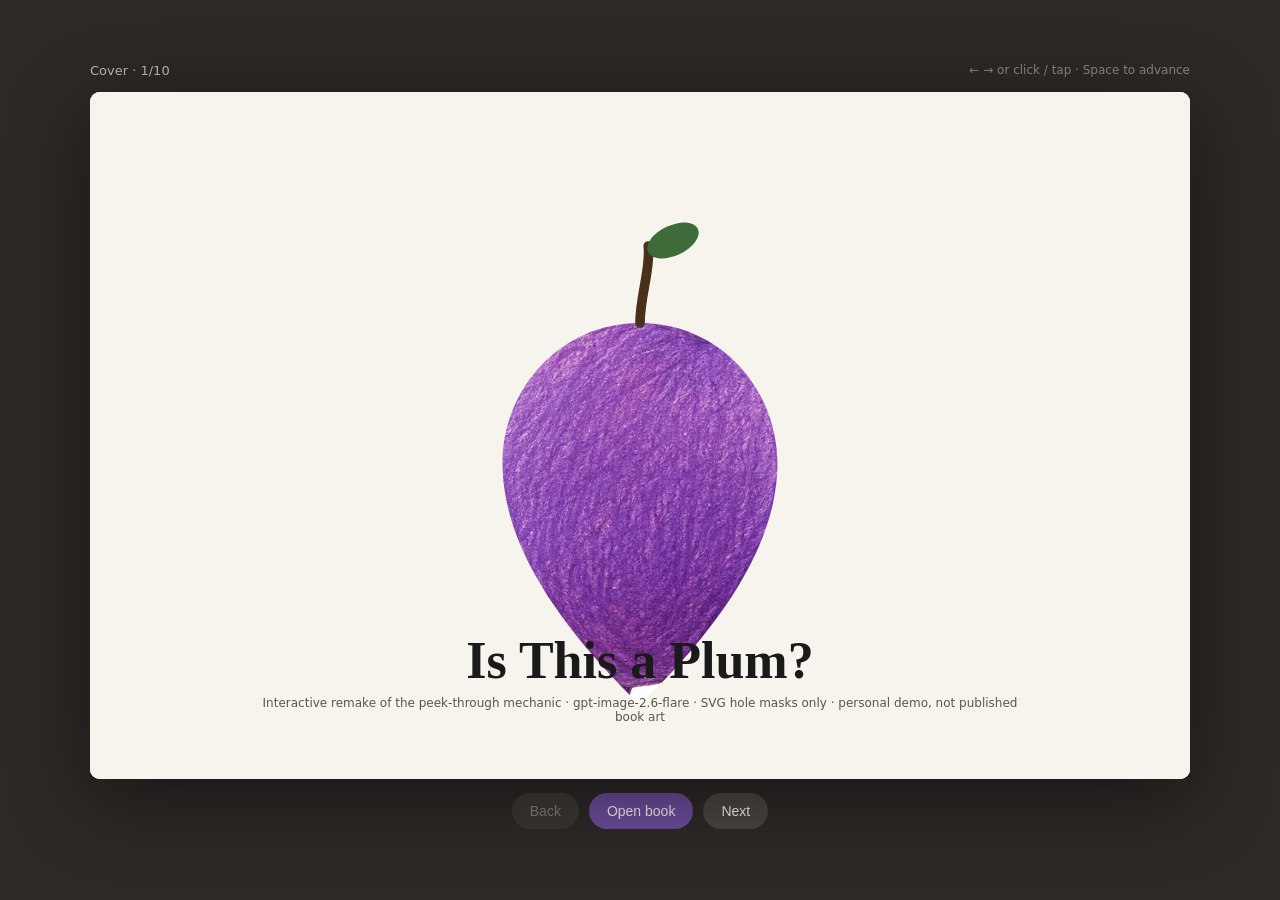
==== plum/index.html @ d4309a99 "preview: host Is This a Plum peek-through under /plum Temporary preview deploy target (this repo's G" ====
<!DOCTYPE html>
<html lang="en">
<head>
  <meta charset="utf-8"/>
  <meta name="viewport" content="width=device-width, initial-scale=1"/>
  <title>Is This a Plum? — interactive peek-through demo</title>
  <link rel="stylesheet" href="css/book.css"/>
</head>
<body>
  <header class="chrome">
    <div class="progress" id="progress">Cover · 1/10</div>
    <div class="hint-keys">← → or click / tap · Space to advance</div>
  </header>

  <main class="book-shell" id="book-shell" role="region" aria-label="Picture book">

    <section class="spread active" data-type="cover" data-n="0" aria-label="Cover">
      <div class="layer art-layer">
        <img src="assets/illustrations/cover.png" alt="" draggable="false"/>
      </div>
      <div class="layer mask-layer" aria-hidden="true">
        <svg class="diecut" viewBox="0 0 800 500" xmlns="http://www.w3.org/2000/svg" preserveAspectRatio="xMidYMid slice">
  <path fill="#f7f4ee" fill-rule="evenodd" d="M0 0H800V500H0Z M400 168c-58 0-100 48-100 102 0 72 62 138 100 176 38-38 100-104 100-176 0-54-42-102-100-102z"/>
  <path d="M400 168c0-20 8-40 6-56" fill="none" stroke="#4a2f1a" stroke-width="7" stroke-linecap="round"/>
  <ellipse cx="424" cy="108" rx="20" ry="11" fill="#3d6b3a" transform="rotate(-25 424 108)"/>
</svg>
      </div>
      <div class="cover-titles">
        <h1>Is This a Plum?</h1>
        <p class="credit">Interactive remake of the peek-through mechanic · gpt-image-2.6-flare · SVG hole masks only · personal demo, not published book art</p>
      </div>
      <button class="tap-zone cover-tap" type="button" aria-label="Open the book"></button>
    </section>
    <section class="spread" data-type="spread" data-n="1" aria-label="Is this a PLUM?">
      <div class="layer art-layer">
        <img src="assets/illustrations/bum.png" alt="" draggable="false"/>
      </div>
      <div class="layer mask-layer" aria-hidden="true">
        <svg class="diecut" viewBox="0 0 800 500" xmlns="http://www.w3.org/2000/svg" preserveAspectRatio="xMidYMid slice">
  <path fill="#f7f4ee" fill-rule="evenodd" d="M0 0H800V500H0Z M400 168c-58 0-100 48-100 102 0 72 62 138 100 176 38-38 100-104 100-176 0-54-42-102-100-102z"/>
  <path d="M400 168c0-20 8-40 6-56" fill="none" stroke="#4a2f1a" stroke-width="7" stroke-linecap="round"/>
  <ellipse cx="424" cy="108" rx="20" ry="11" fill="#3d6b3a" transform="rotate(-25 424 108)"/>
</svg>
      </div>
      <div class="layer caption-layer">
        <p class="q-text">Is this a <span class="noun">PLUM</span>?</p>
        <p class="punchline">No &ndash; it&rsquo;s a <span class="noun">BUM</span>!</p>
      </div>
      <button class="tap-zone question-tap" type="button" aria-label="Reveal the answer"></button>
      <button class="tap-zone reveal-tap" type="button" aria-label="Next page"></button>
    </section>
    <section class="spread" data-type="spread" data-n="2" aria-label="Is this a SPIDER?">
      <div class="layer art-layer">
        <img src="assets/illustrations/tiger.png" alt="" draggable="false"/>
      </div>
      <div class="layer mask-layer" aria-hidden="true">
        <svg class="diecut" viewBox="0 0 800 500" xmlns="http://www.w3.org/2000/svg" preserveAspectRatio="xMidYMid slice">
  <path fill="#f7f4ee" fill-rule="evenodd" d="M0 0H800V500H0Z M400 235c-42 0-70-28-70-55s28-52 70-52 70 25 70 52-28 55-70 55z"/>
  <g fill="none" stroke="#1a1a1a" stroke-width="4.5" stroke-linecap="round" opacity="0.9">
    <path d="M350 195 C320 170 295 155 270 140"/>
    <path d="M345 220 C300 215 265 212 230 208"/>
    <path d="M348 245 C305 255 275 270 245 290"/>
    <path d="M355 262 C320 285 300 310 285 335"/>
    <path d="M450 195 C480 170 505 155 530 140"/>
    <path d="M455 220 C500 215 535 212 570 208"/>
    <path d="M452 245 C495 255 525 270 555 290"/>
    <path d="M445 262 C480 285 500 310 515 335"/>
  </g>
</svg>
      </div>
      <div class="layer caption-layer">
        <p class="q-text">Is this a <span class="noun">SPIDER</span>?</p>
        <p class="punchline">No &ndash; it&rsquo;s a <span class="noun">TIGER</span>!</p>
      </div>
      <button class="tap-zone question-tap" type="button" aria-label="Reveal the answer"></button>
      <button class="tap-zone reveal-tap" type="button" aria-label="Next page"></button>
    </section>
    <section class="spread" data-type="spread" data-n="3" aria-label="Is this a SPOON?">
      <div class="layer art-layer">
        <img src="assets/illustrations/moon.png" alt="" draggable="false"/>
      </div>
      <div class="layer mask-layer" aria-hidden="true">
        <svg class="diecut" viewBox="0 0 800 500" xmlns="http://www.w3.org/2000/svg" preserveAspectRatio="xMidYMid slice">
  <path fill="#f7f4ee" fill-rule="evenodd" d="M0 0H800V500H0Z M400 105c-52 0-92 45-92 100 0 42 26 76 62 92v120c0 15 13 28 30 28s30-13 30-28V297c36-16 62-50 62-92 0-55-40-100-92-100z"/>
</svg>
      </div>
      <div class="layer caption-layer">
        <p class="q-text">Is this a <span class="noun">SPOON</span>?</p>
        <p class="punchline">No &ndash; it&rsquo;s the <span class="noun">MOON</span>!</p>
      </div>
      <button class="tap-zone question-tap" type="button" aria-label="Reveal the answer"></button>
      <button class="tap-zone reveal-tap" type="button" aria-label="Next page"></button>
    </section>
    <section class="spread" data-type="spread" data-n="4" aria-label="Is this a HOUSE?">
      <div class="layer art-layer">
        <img src="assets/illustrations/mouse.png" alt="" draggable="false"/>
      </div>
      <div class="layer mask-layer" aria-hidden="true">
        <svg class="diecut" viewBox="0 0 800 500" xmlns="http://www.w3.org/2000/svg" preserveAspectRatio="xMidYMid slice">
  <path fill="#f7f4ee" fill-rule="evenodd" d="M0 0H800V500H0Z M400 95 L510 195 V350 H290 V195 Z"/>
</svg>
      </div>
      <div class="layer caption-layer">
        <p class="q-text">Is this a <span class="noun">HOUSE</span>?</p>
        <p class="punchline">No &ndash; it&rsquo;s a <span class="noun">MOUSE</span>!</p>
      </div>
      <button class="tap-zone question-tap" type="button" aria-label="Reveal the answer"></button>
      <button class="tap-zone reveal-tap" type="button" aria-label="Next page"></button>
    </section>
    <section class="spread" data-type="spread" data-n="5" aria-label="Is this a GOOSE?">
      <div class="layer art-layer">
        <img src="assets/illustrations/moose.png" alt="" draggable="false"/>
      </div>
      <div class="layer mask-layer" aria-hidden="true">
        <svg class="diecut" viewBox="0 0 800 500" xmlns="http://www.w3.org/2000/svg" preserveAspectRatio="xMidYMid slice">
  <path fill="#f7f4ee" fill-rule="evenodd" d="M0 0H800V500H0Z M430 130c-28-6-68 12-86 52-12 26-8 52 10 72 8 9 10 20 5 30-22 52 14 105 68 105 40 0 76-30 82-72 8-52-18-105-48-140-10-12-20-34-31-47z"/>
</svg>
      </div>
      <div class="layer caption-layer">
        <p class="q-text">Is this a <span class="noun">GOOSE</span>?</p>
        <p class="punchline">No &ndash; it&rsquo;s a <span class="noun">MOOSE</span>!</p>
      </div>
      <button class="tap-zone question-tap" type="button" aria-label="Reveal the answer"></button>
      <button class="tap-zone reveal-tap" type="button" aria-label="Next page"></button>
    </section>
    <section class="spread" data-type="spread" data-n="6" aria-label="Is this a CAT?">
      <div class="layer art-layer">
        <img src="assets/illustrations/bat.png" alt="" draggable="false"/>
      </div>
      <div class="layer mask-layer" aria-hidden="true">
        <svg class="diecut" viewBox="0 0 800 500" xmlns="http://www.w3.org/2000/svg" preserveAspectRatio="xMidYMid slice">
  <path fill="#f7f4ee" fill-rule="evenodd" d="M0 0H800V500H0Z M400 155 L448 112 458 175 C500 190 520 235 500 285 475 345 415 365 400 365 385 365 325 345 300 285 280 235 300 190 342 175 L352 112 Z"/>
</svg>
      </div>
      <div class="layer caption-layer">
        <p class="q-text">Is this a <span class="noun">CAT</span>?</p>
        <p class="punchline">No &ndash; it&rsquo;s a <span class="noun">BAT</span>!</p>
      </div>
      <button class="tap-zone question-tap" type="button" aria-label="Reveal the answer"></button>
      <button class="tap-zone reveal-tap" type="button" aria-label="Next page"></button>
    </section>
    <section class="spread" data-type="spread" data-n="7" aria-label="Is this a KITE?">
      <div class="layer art-layer">
        <img src="assets/illustrations/knight.png" alt="" draggable="false"/>
      </div>
      <div class="layer mask-layer" aria-hidden="true">
        <svg class="diecut" viewBox="0 0 800 500" xmlns="http://www.w3.org/2000/svg" preserveAspectRatio="xMidYMid slice">
  <path fill="#f7f4ee" fill-rule="evenodd" d="M0 0H800V500H0Z M300 120 L395 255 300 390 205 255 Z"/>
  <path d="M300 390 C318 425 340 455 365 480" fill="none" stroke="#4a2f1a" stroke-width="4" stroke-linecap="round"/>
</svg>
      </div>
      <div class="layer caption-layer">
        <p class="q-text">Is this a <span class="noun">KITE</span>?</p>
        <p class="punchline">No &ndash; it&rsquo;s a <span class="noun">KNIGHT</span>!</p>
      </div>
      <button class="tap-zone question-tap" type="button" aria-label="Reveal the answer"></button>
      <button class="tap-zone reveal-tap" type="button" aria-label="Next page"></button>
    </section>
    <section class="spread" data-type="spread" data-n="8" aria-label="Is this a PEAR?">
      <div class="layer art-layer">
        <img src="assets/illustrations/bear.png" alt="" draggable="false"/>
      </div>
      <div class="layer mask-layer" aria-hidden="true">
        <svg class="diecut" viewBox="0 0 800 500" xmlns="http://www.w3.org/2000/svg" preserveAspectRatio="xMidYMid slice">
  <path fill="#f7f4ee" fill-rule="evenodd" d="M0 0H800V500H0Z M400 150c-30 0-52 24-56 54-6 42 10 74 10 74s-58 38-58 100c0 64 54 112 104 112s104-48 104-112c0-62-58-100-58-100s18-32 10-74c-4-30-26-54-56-54z"/>
  <path d="M400 150c0-16 4-32 2-44" fill="none" stroke="#4a2f1a" stroke-width="6" stroke-linecap="round"/>
  <ellipse cx="420" cy="100" rx="16" ry="9" fill="#3d6b3a" transform="rotate(-20 420 100)"/>
</svg>
      </div>
      <div class="layer caption-layer">
        <p class="q-text">Is this a <span class="noun">PEAR</span>?</p>
        <p class="punchline">No &ndash; it&rsquo;s a <span class="noun">BEAR</span>!</p>
      </div>
      <button class="tap-zone question-tap" type="button" aria-label="Reveal the answer"></button>
      <button class="tap-zone reveal-tap" type="button" aria-label="Next page"></button>
    </section>
    <section class="spread" data-type="spread" data-n="9" aria-label="Is this a CAKE?">
      <div class="layer art-layer">
        <img src="assets/illustrations/snake.png" alt="" draggable="false"/>
      </div>
      <div class="layer mask-layer" aria-hidden="true">
        <svg class="diecut" viewBox="0 0 800 500" xmlns="http://www.w3.org/2000/svg" preserveAspectRatio="xMidYMid slice">
  <path fill="#f7f4ee" fill-rule="evenodd" d="M0 0H800V500H0Z M270 230 H530 V355 Q530 380 505 380 H295 Q270 380 270 355 Z M315 230 C315 185 355 160 400 160 445 160 485 185 485 230 Z"/>
  <g fill="#c45c26">
    <rect x="386" y="115" width="8" height="48" rx="3"/>
    <ellipse cx="390" cy="110" rx="10" ry="12"/>
  </g>
</svg>
      </div>
      <div class="layer caption-layer">
        <p class="q-text">Is this a <span class="noun">CAKE</span>?</p>
        <p class="punchline">No &ndash; it&rsquo;s a <span class="noun">SNAKE</span>!</p>
      </div>
      <button class="tap-zone question-tap" type="button" aria-label="Reveal the answer"></button>
      <button class="tap-zone reveal-tap" type="button" aria-label="Next page"></button>
    </section>
  </main>

  <div class="controls">
    <button type="button" id="btn-prev">Back</button>
    <button type="button" id="btn-action">Open book</button>
    <button type="button" id="btn-next">Next</button>
  </div>

  <script src="js/book.js"></script>
</body>
</html>
---- plum/css/book.css ----
/* Is This a Plum? — OpenAI art + SVG hole masks */
:root {
  --paper: #f7f4ee;
  --ink: #1a1a1a;
  --caption-ink: #14120f;
  --muted: #5a554c;
  --stage-bg: #2c2926;
  --font-display: "Palatino Linotype", Palatino, "Book Antiqua", Georgia, serif;
  --font-ui: system-ui, -apple-system, "Segoe UI", sans-serif;
}

*, *::before, *::after { box-sizing: border-box; }

html, body {
  margin: 0;
  height: 100%;
  background: var(--stage-bg);
  color: var(--ink);
  font-family: var(--font-ui);
  overflow: hidden;
  -webkit-tap-highlight-color: transparent;
  user-select: none;
}

body {
  display: flex;
  flex-direction: column;
  align-items: center;
  justify-content: center;
  gap: 14px;
  padding: 12px 16px 20px;
}

.chrome {
  width: min(96vw, 1100px);
  display: flex;
  align-items: center;
  justify-content: space-between;
  gap: 12px;
  color: #d9d2c6;
  font-size: 13px;
}

.chrome .progress { font-variant-numeric: tabular-nums; opacity: 0.85; }
.chrome .hint-keys { opacity: 0.55; font-size: 12px; }

.book-shell {
  position: relative;
  width: min(96vw, 1100px);
  aspect-ratio: 16 / 10;
  max-height: min(78vh, 720px);
  filter: drop-shadow(0 18px 40px rgba(0,0,0,0.45));
}

.spread {
  position: absolute;
  inset: 0;
  border-radius: 10px;
  overflow: hidden;
  background: var(--paper);
  opacity: 0;
  visibility: hidden;
  pointer-events: none;
  transform: scale(0.985);
  transition: opacity 0.35s ease, transform 0.35s ease, visibility 0.35s;
}

.spread.active {
  opacity: 1;
  visibility: visible;
  pointer-events: auto;
  transform: scale(1);
  z-index: 2;
}

.layer { position: absolute; inset: 0; }

.art-layer {
  z-index: 1;
  background: #fff;
}

.art-layer img {
  width: 100%;
  height: 100%;
  object-fit: cover;
  object-position: center;
  display: block;
}

.mask-layer {
  z-index: 3;
  pointer-events: none;
  transition: opacity 0.45s ease, transform 0.45s ease;
}

.mask-layer .diecut {
  width: 100%;
  height: 100%;
  display: block;
}

.caption-layer {
  z-index: 4;
  display: flex;
  flex-direction: column;
  justify-content: flex-end;
  align-items: center;
  padding: 0 6% 5%;
  pointer-events: none;
}

.q-text, .punchline {
  margin: 0;
  font-family: var(--font-display);
  font-size: clamp(22px, 3.4vw, 40px);
  text-align: center;
  text-shadow: 0 1px 0 rgba(255,255,255,0.85), 0 0 12px rgba(247,244,238,0.9);
}

.q-text {
  color: #14120f;
  font-weight: 700;
}

.punchline {
  color: #14120f;
  font-weight: 700;
  opacity: 0;
  transform: translateY(8px);
  transition: opacity 0.35s ease, transform 0.35s ease;
}

.noun { font-weight: 700; letter-spacing: 0.04em; }

.cover-titles {
  position: absolute;
  left: 0; right: 0; bottom: 8%;
  text-align: center;
  z-index: 5;
  pointer-events: none;
  transition: opacity 0.3s ease;
}
.cover-titles h1 {
  margin: 0 0 6px;
  font-family: var(--font-display);
  font-size: clamp(28px, 4.5vw, 52px);
}
.cover-titles .credit {
  margin: 0;
  font-size: 12px;
  color: var(--muted);
  max-width: 70%;
  margin-inline: auto;
}

/* Peek → reveal */
.spread.is-revealed .mask-layer,
.spread.is-revealed .q-text,
.spread.is-revealed .cover-titles {
  opacity: 0;
  pointer-events: none;
}
.spread.is-revealed .punchline {
  opacity: 1;
  transform: translateY(0);
}
.spread[data-type="cover"].is-revealed .mask-layer { opacity: 0; }

.tap-zone {
  position: absolute;
  inset: 0;
  z-index: 6;
  border: 0;
  background: transparent;
  cursor: pointer;
  padding: 0;
}
.reveal-tap { display: none; }
.spread.is-revealed .question-tap { display: none; }
.spread.is-revealed .reveal-tap { display: block; }

.controls {
  width: min(96vw, 1100px);
  display: flex;
  gap: 10px;
  justify-content: center;
}
.controls button {
  appearance: none;
  border: 0;
  border-radius: 999px;
  padding: 10px 18px;
  background: #4a4540;
  color: #f3eee6;
  font-size: 14px;
  cursor: pointer;
}
.controls button:disabled { opacity: 0.35; cursor: default; }
.controls #btn-action { background: #6b4c9a; }

.book-shell.no-anim .spread,
.book-shell.no-anim .mask-layer,
.book-shell.no-anim .punchline { transition: none !important; }

@media (orientation: portrait) {
  .book-shell {
    width: min(94vw, 720px);
    aspect-ratio: 4 / 5;
    max-height: min(70vh, 820px);
  }
}
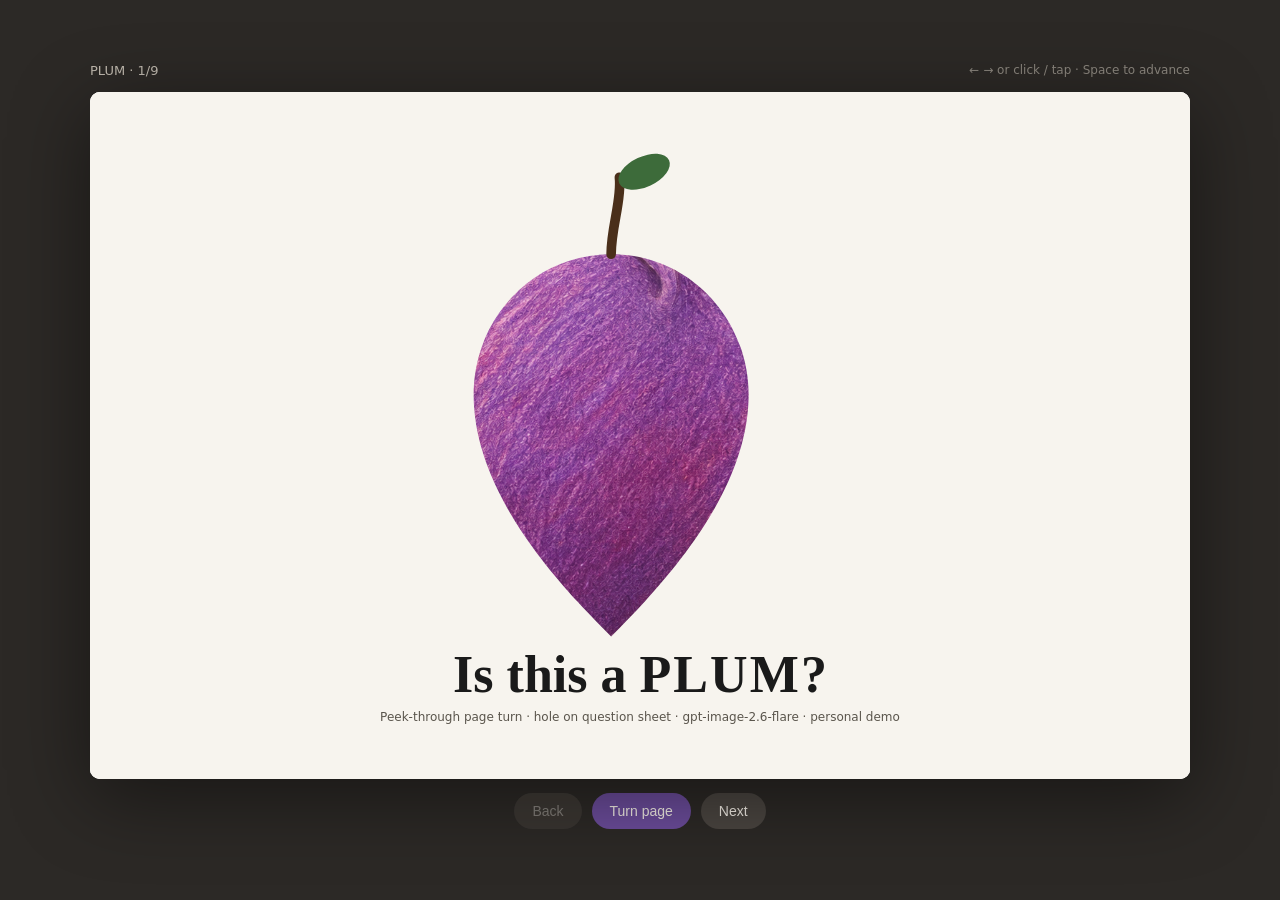
==== commit 080b74d0: "fix(plum): question-sheet page turn instead of mask fade Hole stays on the question sheet; answer ar" ====
--- a/plum/index.html
+++ b/plum/index.html
@@ -3,7 +3,7 @@
 <head>
   <meta charset="utf-8"/>
   <meta name="viewport" content="width=device-width, initial-scale=1"/>
-  <title>Is This a Plum? — interactive peek-through demo</title>
+  <title>Is This a Plum? — peek-through page turn</title>
   <link rel="stylesheet" href="css/book.css"/>
 </head>
 <body>
@@ -14,191 +14,167 @@
 
   <main class="book-shell" id="book-shell" role="region" aria-label="Picture book">
 
-    <section class="spread active" data-type="cover" data-n="0" aria-label="Cover">
-      <div class="layer art-layer">
-        <img src="assets/illustrations/cover.png" alt="" draggable="false"/>
+    <!-- Pair 0: cover / plum → bum (hole on question sheet, art on answer sheet) -->
+    <section class="spread pair active" data-type="pair" data-n="0" data-q="PLUM" data-a="BUM" aria-label="Is this a PLUM?">
+      <div class="answer-sheet">
+        <div class="art-layer">
+          <img src="assets/illustrations/bum.png" alt="" draggable="false"/>
+        </div>
+        <p class="a-caption punchline">No &ndash; it&rsquo;s a <span class="noun">BUM</span>!</p>
       </div>
-      <div class="layer mask-layer" aria-hidden="true">
+      <div class="question-sheet" aria-hidden="false">
         <svg class="diecut" viewBox="0 0 800 500" xmlns="http://www.w3.org/2000/svg" preserveAspectRatio="xMidYMid slice">
-  <path fill="#f7f4ee" fill-rule="evenodd" d="M0 0H800V500H0Z M400 168c-58 0-100 48-100 102 0 72 62 138 100 176 38-38 100-104 100-176 0-54-42-102-100-102z"/>
-  <path d="M400 168c0-20 8-40 6-56" fill="none" stroke="#4a2f1a" stroke-width="7" stroke-linecap="round"/>
-  <ellipse cx="424" cy="108" rx="20" ry="11" fill="#3d6b3a" transform="rotate(-25 424 108)"/>
-</svg>
+          <!-- Plum hole aligned to hippo butt (~vb 379,222) -->
+          <path fill="#f7f4ee" fill-rule="evenodd" d="M0 0H800V500H0Z M379 118c-58 0-100 48-100 102 0 72 62 138 100 176 38-38 100-104 100-176 0-54-42-102-100-102z"/>
+          <path d="M379 118c0-20 8-40 6-56" fill="none" stroke="#4a2f1a" stroke-width="7" stroke-linecap="round"/>
+          <ellipse cx="403" cy="58" rx="20" ry="11" fill="#3d6b3a" transform="rotate(-25 403 58)"/>
+        </svg>
+        <div class="cover-titles">
+          <h1>Is this a <span class="noun">PLUM</span>?</h1>
+          <p class="credit">Peek-through page turn · hole on question sheet · gpt-image-2.6-flare · personal demo</p>
+        </div>
       </div>
-      <div class="cover-titles">
-        <h1>Is This a Plum?</h1>
-        <p class="credit">Interactive remake of the peek-through mechanic · gpt-image-2.6-flare · SVG hole masks only · personal demo, not published book art</p>
+      <button class="tap-zone" type="button" aria-label="Turn the page"></button>
+    </section>
+
+    <!-- Pair 1: spider → tiger -->
+    <section class="spread pair" data-type="pair" data-n="1" data-q="SPIDER" data-a="TIGER" aria-label="Is this a SPIDER?">
+      <div class="answer-sheet">
+        <div class="art-layer">
+          <img src="assets/illustrations/tiger.png" alt="" draggable="false"/>
+        </div>
+        <p class="a-caption punchline">No &ndash; it&rsquo;s a <span class="noun">TIGER</span>!</p>
       </div>
-      <button class="tap-zone cover-tap" type="button" aria-label="Open the book"></button>
+      <div class="question-sheet">
+        <svg class="diecut" viewBox="0 0 800 500" xmlns="http://www.w3.org/2000/svg" preserveAspectRatio="xMidYMid slice">
+          <!-- Spider body hole on tiger nose (~vb 397,206); legs SVG on mask only -->
+          <path fill="#f7f4ee" fill-rule="evenodd" d="M0 0H800V500H0Z M397 233c-42 0-70-28-70-55s28-52 70-52 70 25 70 52-28 55-70 55z"/>
+          <g fill="none" stroke="#1a1a1a" stroke-width="4.5" stroke-linecap="round" opacity="0.9">
+            <path d="M347 193 C317 168 292 153 267 138"/>
+            <path d="M342 218 C297 213 262 210 227 206"/>
+            <path d="M345 243 C302 253 272 268 242 288"/>
+            <path d="M352 260 C317 283 297 308 282 333"/>
+            <path d="M447 193 C477 168 502 153 527 138"/>
+            <path d="M452 218 C497 213 532 210 567 206"/>
+            <path d="M449 243 C492 253 522 268 552 288"/>
+            <path d="M442 260 C477 283 497 308 512 333"/>
+          </g>
+        </svg>
+        <p class="q-caption q-text">Is this a <span class="noun">SPIDER</span>?</p>
+      </div>
+      <button class="tap-zone" type="button" aria-label="Turn the page"></button>
     </section>
-    <section class="spread" data-type="spread" data-n="1" aria-label="Is this a PLUM?">
-      <div class="layer art-layer">
-        <img src="assets/illustrations/bum.png" alt="" draggable="false"/>
+
+    <!-- Remaining pairs: same page-turn structure (masks kept; polish later) -->
+    <section class="spread pair" data-type="pair" data-n="2" data-q="SPOON" data-a="MOON" aria-label="Is this a SPOON?">
+      <div class="answer-sheet">
+        <div class="art-layer"><img src="assets/illustrations/moon.png" alt="" draggable="false"/></div>
+        <p class="a-caption punchline">No &ndash; it&rsquo;s the <span class="noun">MOON</span>!</p>
       </div>
-      <div class="layer mask-layer" aria-hidden="true">
+      <div class="question-sheet">
         <svg class="diecut" viewBox="0 0 800 500" xmlns="http://www.w3.org/2000/svg" preserveAspectRatio="xMidYMid slice">
-  <path fill="#f7f4ee" fill-rule="evenodd" d="M0 0H800V500H0Z M400 168c-58 0-100 48-100 102 0 72 62 138 100 176 38-38 100-104 100-176 0-54-42-102-100-102z"/>
-  <path d="M400 168c0-20 8-40 6-56" fill="none" stroke="#4a2f1a" stroke-width="7" stroke-linecap="round"/>
-  <ellipse cx="424" cy="108" rx="20" ry="11" fill="#3d6b3a" transform="rotate(-25 424 108)"/>
-</svg>
+          <path fill="#f7f4ee" fill-rule="evenodd" d="M0 0H800V500H0Z M400 105c-52 0-92 45-92 100 0 42 26 76 62 92v120c0 15 13 28 30 28s30-13 30-28V297c36-16 62-50 62-92 0-55-40-100-92-100z"/>
+        </svg>
+        <p class="q-caption q-text">Is this a <span class="noun">SPOON</span>?</p>
       </div>
-      <div class="layer caption-layer">
-        <p class="q-text">Is this a <span class="noun">PLUM</span>?</p>
-        <p class="punchline">No &ndash; it&rsquo;s a <span class="noun">BUM</span>!</p>
+      <button class="tap-zone" type="button" aria-label="Turn the page"></button>
+    </section>
+
+    <section class="spread pair" data-type="pair" data-n="3" data-q="HOUSE" data-a="MOUSE" aria-label="Is this a HOUSE?">
+      <div class="answer-sheet">
+        <div class="art-layer"><img src="assets/illustrations/mouse.png" alt="" draggable="false"/></div>
+        <p class="a-caption punchline">No &ndash; it&rsquo;s a <span class="noun">MOUSE</span>!</p>
       </div>
-      <button class="tap-zone question-tap" type="button" aria-label="Reveal the answer"></button>
-      <button class="tap-zone reveal-tap" type="button" aria-label="Next page"></button>
+      <div class="question-sheet">
+        <svg class="diecut" viewBox="0 0 800 500" xmlns="http://www.w3.org/2000/svg" preserveAspectRatio="xMidYMid slice">
+          <path fill="#f7f4ee" fill-rule="evenodd" d="M0 0H800V500H0Z M400 95 L510 195 V350 H290 V195 Z"/>
+        </svg>
+        <p class="q-caption q-text">Is this a <span class="noun">HOUSE</span>?</p>
+      </div>
+      <button class="tap-zone" type="button" aria-label="Turn the page"></button>
     </section>
-    <section class="spread" data-type="spread" data-n="2" aria-label="Is this a SPIDER?">
-      <div class="layer art-layer">
-        <img src="assets/illustrations/tiger.png" alt="" draggable="false"/>
+
+    <section class="spread pair" data-type="pair" data-n="4" data-q="GOOSE" data-a="MOOSE" aria-label="Is this a GOOSE?">
+      <div class="answer-sheet">
+        <div class="art-layer"><img src="assets/illustrations/moose.png" alt="" draggable="false"/></div>
+        <p class="a-caption punchline">No &ndash; it&rsquo;s a <span class="noun">MOOSE</span>!</p>
       </div>
-      <div class="layer mask-layer" aria-hidden="true">
+      <div class="question-sheet">
         <svg class="diecut" viewBox="0 0 800 500" xmlns="http://www.w3.org/2000/svg" preserveAspectRatio="xMidYMid slice">
-  <path fill="#f7f4ee" fill-rule="evenodd" d="M0 0H800V500H0Z M400 235c-42 0-70-28-70-55s28-52 70-52 70 25 70 52-28 55-70 55z"/>
-  <g fill="none" stroke="#1a1a1a" stroke-width="4.5" stroke-linecap="round" opacity="0.9">
-    <path d="M350 195 C320 170 295 155 270 140"/>
-    <path d="M345 220 C300 215 265 212 230 208"/>
-    <path d="M348 245 C305 255 275 270 245 290"/>
-    <path d="M355 262 C320 285 300 310 285 335"/>
-    <path d="M450 195 C480 170 505 155 530 140"/>
-    <path d="M455 220 C500 215 535 212 570 208"/>
-    <path d="M452 245 C495 255 525 270 555 290"/>
-    <path d="M445 262 C480 285 500 310 515 335"/>
-  </g>
-</svg>
+          <path fill="#f7f4ee" fill-rule="evenodd" d="M0 0H800V500H0Z M430 130c-28-6-68 12-86 52-12 26-8 52 10 72 8 9 10 20 5 30-22 52 14 105 68 105 40 0 76-30 82-72 8-52-18-105-48-140-10-12-20-34-31-47z"/>
+        </svg>
+        <p class="q-caption q-text">Is this a <span class="noun">GOOSE</span>?</p>
       </div>
-      <div class="layer caption-layer">
-        <p class="q-text">Is this a <span class="noun">SPIDER</span>?</p>
-        <p class="punchline">No &ndash; it&rsquo;s a <span class="noun">TIGER</span>!</p>
+      <button class="tap-zone" type="button" aria-label="Turn the page"></button>
+    </section>
+
+    <section class="spread pair" data-type="pair" data-n="5" data-q="CAT" data-a="BAT" aria-label="Is this a CAT?">
+      <div class="answer-sheet">
+        <div class="art-layer"><img src="assets/illustrations/bat.png" alt="" draggable="false"/></div>
+        <p class="a-caption punchline">No &ndash; it&rsquo;s a <span class="noun">BAT</span>!</p>
       </div>
-      <button class="tap-zone question-tap" type="button" aria-label="Reveal the answer"></button>
-      <button class="tap-zone reveal-tap" type="button" aria-label="Next page"></button>
+      <div class="question-sheet">
+        <svg class="diecut" viewBox="0 0 800 500" xmlns="http://www.w3.org/2000/svg" preserveAspectRatio="xMidYMid slice">
+          <path fill="#f7f4ee" fill-rule="evenodd" d="M0 0H800V500H0Z M400 155 L448 112 458 175 C500 190 520 235 500 285 475 345 415 365 400 365 385 365 325 345 300 285 280 235 300 190 342 175 L352 112 Z"/>
+        </svg>
+        <p class="q-caption q-text">Is this a <span class="noun">CAT</span>?</p>
+      </div>
+      <button class="tap-zone" type="button" aria-label="Turn the page"></button>
     </section>
-    <section class="spread" data-type="spread" data-n="3" aria-label="Is this a SPOON?">
-      <div class="layer art-layer">
-        <img src="assets/illustrations/moon.png" alt="" draggable="false"/>
+
+    <section class="spread pair" data-type="pair" data-n="6" data-q="KITE" data-a="KNIGHT" aria-label="Is this a KITE?">
+      <div class="answer-sheet">
+        <div class="art-layer"><img src="assets/illustrations/knight.png" alt="" draggable="false"/></div>
+        <p class="a-caption punchline">No &ndash; it&rsquo;s a <span class="noun">KNIGHT</span>!</p>
       </div>
-      <div class="layer mask-layer" aria-hidden="true">
+      <div class="question-sheet">
         <svg class="diecut" viewBox="0 0 800 500" xmlns="http://www.w3.org/2000/svg" preserveAspectRatio="xMidYMid slice">
-  <path fill="#f7f4ee" fill-rule="evenodd" d="M0 0H800V500H0Z M400 105c-52 0-92 45-92 100 0 42 26 76 62 92v120c0 15 13 28 30 28s30-13 30-28V297c36-16 62-50 62-92 0-55-40-100-92-100z"/>
-</svg>
+          <path fill="#f7f4ee" fill-rule="evenodd" d="M0 0H800V500H0Z M300 120 L395 255 300 390 205 255 Z"/>
+          <path d="M300 390 C318 425 340 455 365 480" fill="none" stroke="#4a2f1a" stroke-width="4" stroke-linecap="round"/>
+        </svg>
+        <p class="q-caption q-text">Is this a <span class="noun">KITE</span>?</p>
       </div>
-      <div class="layer caption-layer">
-        <p class="q-text">Is this a <span class="noun">SPOON</span>?</p>
-        <p class="punchline">No &ndash; it&rsquo;s the <span class="noun">MOON</span>!</p>
+      <button class="tap-zone" type="button" aria-label="Turn the page"></button>
+    </section>
+
+    <section class="spread pair" data-type="pair" data-n="7" data-q="PEAR" data-a="BEAR" aria-label="Is this a PEAR?">
+      <div class="answer-sheet">
+        <div class="art-layer"><img src="assets/illustrations/bear.png" alt="" draggable="false"/></div>
+        <p class="a-caption punchline">No &ndash; it&rsquo;s a <span class="noun">BEAR</span>!</p>
       </div>
-      <button class="tap-zone question-tap" type="button" aria-label="Reveal the answer"></button>
-      <button class="tap-zone reveal-tap" type="button" aria-label="Next page"></button>
+      <div class="question-sheet">
+        <svg class="diecut" viewBox="0 0 800 500" xmlns="http://www.w3.org/2000/svg" preserveAspectRatio="xMidYMid slice">
+          <path fill="#f7f4ee" fill-rule="evenodd" d="M0 0H800V500H0Z M400 150c-30 0-52 24-56 54-6 42 10 74 10 74s-58 38-58 100c0 64 54 112 104 112s104-48 104-112c0-62-58-100-58-100s18-32 10-74c-4-30-26-54-56-54z"/>
+          <path d="M400 150c0-16 4-32 2-44" fill="none" stroke="#4a2f1a" stroke-width="6" stroke-linecap="round"/>
+          <ellipse cx="420" cy="100" rx="16" ry="9" fill="#3d6b3a" transform="rotate(-20 420 100)"/>
+        </svg>
+        <p class="q-caption q-text">Is this a <span class="noun">PEAR</span>?</p>
+      </div>
+      <button class="tap-zone" type="button" aria-label="Turn the page"></button>
     </section>
-    <section class="spread" data-type="spread" data-n="4" aria-label="Is this a HOUSE?">
-      <div class="layer art-layer">
-        <img src="assets/illustrations/mouse.png" alt="" draggable="false"/>
+
+    <section class="spread pair" data-type="pair" data-n="8" data-q="CAKE" data-a="SNAKE" aria-label="Is this a CAKE?">
+      <div class="answer-sheet">
+        <div class="art-layer"><img src="assets/illustrations/snake.png" alt="" draggable="false"/></div>
+        <p class="a-caption punchline">No &ndash; it&rsquo;s a <span class="noun">SNAKE</span>!</p>
       </div>
-      <div class="layer mask-layer" aria-hidden="true">
+      <div class="question-sheet">
         <svg class="diecut" viewBox="0 0 800 500" xmlns="http://www.w3.org/2000/svg" preserveAspectRatio="xMidYMid slice">
-  <path fill="#f7f4ee" fill-rule="evenodd" d="M0 0H800V500H0Z M400 95 L510 195 V350 H290 V195 Z"/>
-</svg>
+          <path fill="#f7f4ee" fill-rule="evenodd" d="M0 0H800V500H0Z M270 230 H530 V355 Q530 380 505 380 H295 Q270 380 270 355 Z M315 230 C315 185 355 160 400 160 445 160 485 185 485 230 Z"/>
+          <g fill="#c45c26">
+            <rect x="386" y="115" width="8" height="48" rx="3"/>
+            <ellipse cx="390" cy="110" rx="10" ry="12"/>
+          </g>
+        </svg>
+        <p class="q-caption q-text">Is this a <span class="noun">CAKE</span>?</p>
       </div>
-      <div class="layer caption-layer">
-        <p class="q-text">Is this a <span class="noun">HOUSE</span>?</p>
-        <p class="punchline">No &ndash; it&rsquo;s a <span class="noun">MOUSE</span>!</p>
-      </div>
-      <button class="tap-zone question-tap" type="button" aria-label="Reveal the answer"></button>
-      <button class="tap-zone reveal-tap" type="button" aria-label="Next page"></button>
-    </section>
-    <section class="spread" data-type="spread" data-n="5" aria-label="Is this a GOOSE?">
-      <div class="layer art-layer">
-        <img src="assets/illustrations/moose.png" alt="" draggable="false"/>
-      </div>
-      <div class="layer mask-layer" aria-hidden="true">
-        <svg class="diecut" viewBox="0 0 800 500" xmlns="http://www.w3.org/2000/svg" preserveAspectRatio="xMidYMid slice">
-  <path fill="#f7f4ee" fill-rule="evenodd" d="M0 0H800V500H0Z M430 130c-28-6-68 12-86 52-12 26-8 52 10 72 8 9 10 20 5 30-22 52 14 105 68 105 40 0 76-30 82-72 8-52-18-105-48-140-10-12-20-34-31-47z"/>
-</svg>
-      </div>
-      <div class="layer caption-layer">
-        <p class="q-text">Is this a <span class="noun">GOOSE</span>?</p>
-        <p class="punchline">No &ndash; it&rsquo;s a <span class="noun">MOOSE</span>!</p>
-      </div>
-      <button class="tap-zone question-tap" type="button" aria-label="Reveal the answer"></button>
-      <button class="tap-zone reveal-tap" type="button" aria-label="Next page"></button>
-    </section>
-    <section class="spread" data-type="spread" data-n="6" aria-label="Is this a CAT?">
-      <div class="layer art-layer">
-        <img src="assets/illustrations/bat.png" alt="" draggable="false"/>
-      </div>
-      <div class="layer mask-layer" aria-hidden="true">
-        <svg class="diecut" viewBox="0 0 800 500" xmlns="http://www.w3.org/2000/svg" preserveAspectRatio="xMidYMid slice">
-  <path fill="#f7f4ee" fill-rule="evenodd" d="M0 0H800V500H0Z M400 155 L448 112 458 175 C500 190 520 235 500 285 475 345 415 365 400 365 385 365 325 345 300 285 280 235 300 190 342 175 L352 112 Z"/>
-</svg>
-      </div>
-      <div class="layer caption-layer">
-        <p class="q-text">Is this a <span class="noun">CAT</span>?</p>
-        <p class="punchline">No &ndash; it&rsquo;s a <span class="noun">BAT</span>!</p>
-      </div>
-      <button class="tap-zone question-tap" type="button" aria-label="Reveal the answer"></button>
-      <button class="tap-zone reveal-tap" type="button" aria-label="Next page"></button>
-    </section>
-    <section class="spread" data-type="spread" data-n="7" aria-label="Is this a KITE?">
-      <div class="layer art-layer">
-        <img src="assets/illustrations/knight.png" alt="" draggable="false"/>
-      </div>
-      <div class="layer mask-layer" aria-hidden="true">
-        <svg class="diecut" viewBox="0 0 800 500" xmlns="http://www.w3.org/2000/svg" preserveAspectRatio="xMidYMid slice">
-  <path fill="#f7f4ee" fill-rule="evenodd" d="M0 0H800V500H0Z M300 120 L395 255 300 390 205 255 Z"/>
-  <path d="M300 390 C318 425 340 455 365 480" fill="none" stroke="#4a2f1a" stroke-width="4" stroke-linecap="round"/>
-</svg>
-      </div>
-      <div class="layer caption-layer">
-        <p class="q-text">Is this a <span class="noun">KITE</span>?</p>
-        <p class="punchline">No &ndash; it&rsquo;s a <span class="noun">KNIGHT</span>!</p>
-      </div>
-      <button class="tap-zone question-tap" type="button" aria-label="Reveal the answer"></button>
-      <button class="tap-zone reveal-tap" type="button" aria-label="Next page"></button>
-    </section>
-    <section class="spread" data-type="spread" data-n="8" aria-label="Is this a PEAR?">
-      <div class="layer art-layer">
-        <img src="assets/illustrations/bear.png" alt="" draggable="false"/>
-      </div>
-      <div class="layer mask-layer" aria-hidden="true">
-        <svg class="diecut" viewBox="0 0 800 500" xmlns="http://www.w3.org/2000/svg" preserveAspectRatio="xMidYMid slice">
-  <path fill="#f7f4ee" fill-rule="evenodd" d="M0 0H800V500H0Z M400 150c-30 0-52 24-56 54-6 42 10 74 10 74s-58 38-58 100c0 64 54 112 104 112s104-48 104-112c0-62-58-100-58-100s18-32 10-74c-4-30-26-54-56-54z"/>
-  <path d="M400 150c0-16 4-32 2-44" fill="none" stroke="#4a2f1a" stroke-width="6" stroke-linecap="round"/>
-  <ellipse cx="420" cy="100" rx="16" ry="9" fill="#3d6b3a" transform="rotate(-20 420 100)"/>
-</svg>
-      </div>
-      <div class="layer caption-layer">
-        <p class="q-text">Is this a <span class="noun">PEAR</span>?</p>
-        <p class="punchline">No &ndash; it&rsquo;s a <span class="noun">BEAR</span>!</p>
-      </div>
-      <button class="tap-zone question-tap" type="button" aria-label="Reveal the answer"></button>
-      <button class="tap-zone reveal-tap" type="button" aria-label="Next page"></button>
-    </section>
-    <section class="spread" data-type="spread" data-n="9" aria-label="Is this a CAKE?">
-      <div class="layer art-layer">
-        <img src="assets/illustrations/snake.png" alt="" draggable="false"/>
-      </div>
-      <div class="layer mask-layer" aria-hidden="true">
-        <svg class="diecut" viewBox="0 0 800 500" xmlns="http://www.w3.org/2000/svg" preserveAspectRatio="xMidYMid slice">
-  <path fill="#f7f4ee" fill-rule="evenodd" d="M0 0H800V500H0Z M270 230 H530 V355 Q530 380 505 380 H295 Q270 380 270 355 Z M315 230 C315 185 355 160 400 160 445 160 485 185 485 230 Z"/>
-  <g fill="#c45c26">
-    <rect x="386" y="115" width="8" height="48" rx="3"/>
-    <ellipse cx="390" cy="110" rx="10" ry="12"/>
-  </g>
-</svg>
-      </div>
-      <div class="layer caption-layer">
-        <p class="q-text">Is this a <span class="noun">CAKE</span>?</p>
-        <p class="punchline">No &ndash; it&rsquo;s a <span class="noun">SNAKE</span>!</p>
-      </div>
-      <button class="tap-zone question-tap" type="button" aria-label="Reveal the answer"></button>
-      <button class="tap-zone reveal-tap" type="button" aria-label="Next page"></button>
+      <button class="tap-zone" type="button" aria-label="Turn the page"></button>
     </section>
   </main>
 
   <div class="controls">
     <button type="button" id="btn-prev">Back</button>
-    <button type="button" id="btn-action">Open book</button>
+    <button type="button" id="btn-action">Turn page</button>
     <button type="button" id="btn-next">Next</button>
   </div>
 
--- a/plum/css/book.css
+++ b/plum/css/book.css
@@ -1,12 +1,13 @@
-/* Is This a Plum? — OpenAI art + SVG hole masks */
+/* Is This a Plum? — question sheet with hole turns (rotateY) over answer art */
 :root {
   --paper: #f7f4ee;
+  --paper-back: #e8e2d6;
   --ink: #1a1a1a;
-  --caption-ink: #14120f;
   --muted: #5a554c;
   --stage-bg: #2c2926;
   --font-display: "Palatino Linotype", Palatino, "Book Antiqua", Georgia, serif;
   --font-ui: system-ui, -apple-system, "Segoe UI", sans-serif;
+  --turn-ms: 700ms;
 }
 
 *, *::before, *::after { box-sizing: border-box; }
@@ -40,7 +41,6 @@
   color: #d9d2c6;
   font-size: 13px;
 }
-
 .chrome .progress { font-variant-numeric: tabular-nums; opacity: 0.85; }
 .chrome .hint-keys { opacity: 0.55; font-size: 12px; }
 
@@ -50,21 +50,24 @@
   aspect-ratio: 16 / 10;
   max-height: min(78vh, 720px);
   filter: drop-shadow(0 18px 40px rgba(0,0,0,0.45));
-}
-
+  perspective: 2200px;
+  perspective-origin: 50% 50%;
+}
+
+/* One pair = answer sheet under + question sheet on top with hole */
 .spread {
   position: absolute;
   inset: 0;
   border-radius: 10px;
-  overflow: hidden;
-  background: var(--paper);
+  overflow: visible;
+  background: transparent;
   opacity: 0;
   visibility: hidden;
   pointer-events: none;
   transform: scale(0.985);
-  transition: opacity 0.35s ease, transform 0.35s ease, visibility 0.35s;
-}
-
+  transition: opacity 0.3s ease, transform 0.3s ease, visibility 0.3s;
+  transform-style: preserve-3d;
+}
 .spread.active {
   opacity: 1;
   visibility: visible;
@@ -73,13 +76,52 @@
   z-index: 2;
 }
 
-.layer { position: absolute; inset: 0; }
-
-.art-layer {
+.answer-sheet,
+.question-sheet {
+  position: absolute;
+  inset: 0;
+  border-radius: 10px;
+  overflow: hidden;
+}
+
+.answer-sheet {
   z-index: 1;
   background: #fff;
 }
 
+.question-sheet {
+  z-index: 3;
+  transform-origin: left center;
+  transform-style: preserve-3d;
+  transition: transform var(--turn-ms) cubic-bezier(0.4, 0.05, 0.2, 1);
+  backface-visibility: hidden;
+  -webkit-backface-visibility: hidden;
+}
+
+/* Paper back visible while turning */
+.question-sheet::after {
+  content: "";
+  position: absolute;
+  inset: 0;
+  background: linear-gradient(90deg, #d9d2c4 0%, var(--paper-back) 12%, #efe9dc 100%);
+  transform: rotateY(180deg);
+  backface-visibility: hidden;
+  -webkit-backface-visibility: hidden;
+  border-radius: 10px;
+  box-shadow: inset 8px 0 18px rgba(0,0,0,0.12);
+}
+
+.spread.is-turned .question-sheet {
+  transform: rotateY(-112deg);
+  pointer-events: none;
+}
+
+.art-layer {
+  position: absolute;
+  inset: 0;
+  z-index: 1;
+  background: #fff;
+}
 .art-layer img {
   width: 100%;
   height: 100%;
@@ -88,26 +130,28 @@
   display: block;
 }
 
-.mask-layer {
-  z-index: 3;
-  pointer-events: none;
-  transition: opacity 0.45s ease, transform 0.45s ease;
-}
-
-.mask-layer .diecut {
+/* Die-cut paper: evenodd fill = opaque paper, hole is transparent → answer shows through */
+.diecut {
+  position: absolute;
+  inset: 0;
   width: 100%;
   height: 100%;
   display: block;
-}
-
-.caption-layer {
+  z-index: 2;
+  pointer-events: none;
+}
+
+.q-caption,
+.a-caption {
+  position: absolute;
+  left: 0; right: 0;
+  bottom: 5%;
   z-index: 4;
-  display: flex;
-  flex-direction: column;
-  justify-content: flex-end;
-  align-items: center;
-  padding: 0 6% 5%;
-  pointer-events: none;
+  display: block;
+  text-align: center;
+  padding: 0 6%;
+  pointer-events: none;
+  margin: 0;
 }
 
 .q-text, .punchline {
@@ -115,23 +159,25 @@
   font-family: var(--font-display);
   font-size: clamp(22px, 3.4vw, 40px);
   text-align: center;
+  font-weight: 700;
+  color: #14120f;
   text-shadow: 0 1px 0 rgba(255,255,255,0.85), 0 0 12px rgba(247,244,238,0.9);
 }
-
-.q-text {
-  color: #14120f;
-  font-weight: 700;
-}
+.noun { letter-spacing: 0.04em; }
 
 .punchline {
-  color: #14120f;
-  font-weight: 700;
   opacity: 0;
-  transform: translateY(8px);
-  transition: opacity 0.35s ease, transform 0.35s ease;
-}
-
-.noun { font-weight: 700; letter-spacing: 0.04em; }
+  transform: translateY(10px);
+  transition: opacity 0.35s ease var(--turn-ms), transform 0.35s ease var(--turn-ms);
+}
+.spread.is-turned .punchline {
+  opacity: 1;
+  transform: translateY(0);
+}
+.spread.is-turned .q-caption {
+  opacity: 0;
+  transition: opacity 0.25s ease;
+}
 
 .cover-titles {
   position: absolute;
@@ -139,7 +185,6 @@
   text-align: center;
   z-index: 5;
   pointer-events: none;
-  transition: opacity 0.3s ease;
 }
 .cover-titles h1 {
   margin: 0 0 6px;
@@ -147,25 +192,12 @@
   font-size: clamp(28px, 4.5vw, 52px);
 }
 .cover-titles .credit {
-  margin: 0;
+  margin: 0 auto;
   font-size: 12px;
   color: var(--muted);
   max-width: 70%;
-  margin-inline: auto;
-}
-
-/* Peek → reveal */
-.spread.is-revealed .mask-layer,
-.spread.is-revealed .q-text,
-.spread.is-revealed .cover-titles {
-  opacity: 0;
-  pointer-events: none;
-}
-.spread.is-revealed .punchline {
-  opacity: 1;
-  transform: translateY(0);
-}
-.spread[data-type="cover"].is-revealed .mask-layer { opacity: 0; }
+}
+.spread.is-turned .cover-titles { opacity: 0; transition: opacity 0.25s ease; }
 
 .tap-zone {
   position: absolute;
@@ -176,9 +208,6 @@
   cursor: pointer;
   padding: 0;
 }
-.reveal-tap { display: none; }
-.spread.is-revealed .question-tap { display: none; }
-.spread.is-revealed .reveal-tap { display: block; }
 
 .controls {
   width: min(96vw, 1100px);
@@ -200,7 +229,7 @@
 .controls #btn-action { background: #6b4c9a; }
 
 .book-shell.no-anim .spread,
-.book-shell.no-anim .mask-layer,
+.book-shell.no-anim .question-sheet,
 .book-shell.no-anim .punchline { transition: none !important; }
 
 @media (orientation: portrait) {
@@ -210,3 +239,8 @@
     max-height: min(70vh, 820px);
   }
 }
+
+@media (prefers-reduced-motion: reduce) {
+  .question-sheet { transition-duration: 0.01ms; }
+  .punchline { transition-delay: 0s; }
+}
